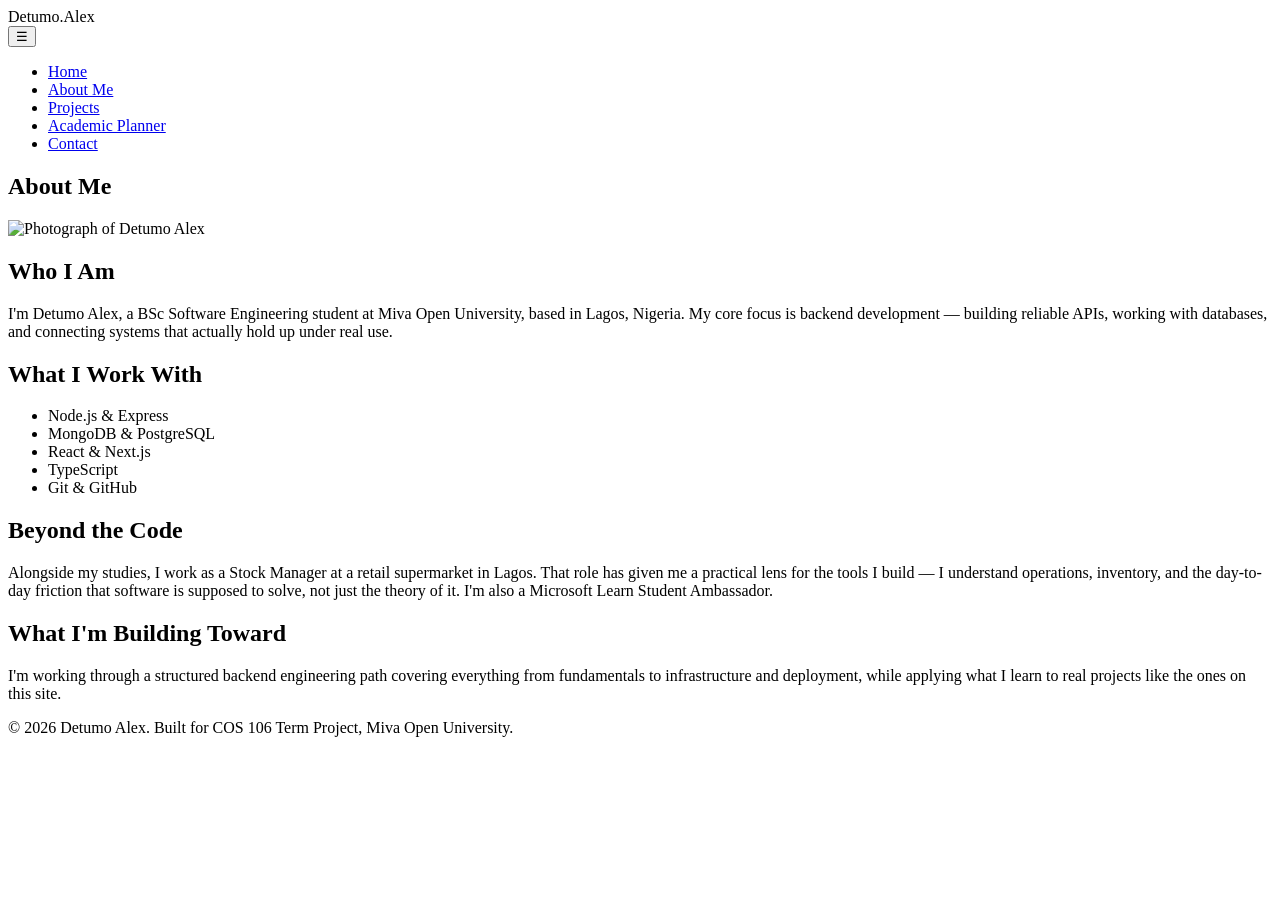
==== about.html @ 4775c575 "Add files via upload" ====
<!DOCTYPE html>
<html lang="en">
<head>
  <meta charset="UTF-8">
  <meta name="viewport" content="width=device-width, initial-scale=1.0">
  <title>About Me | Detumo Alex</title>
  <link rel="stylesheet" href="css/style.css">
</head>
<body>

  <header class="site-header">
    <div class="logo">Detumo<span>.Alex</span></div>
    <nav class="main-nav">
      <button class="nav-toggle" id="navToggle" aria-label="Toggle navigation">&#9776;</button>
      <ul class="nav-list" id="navList">
        <li><a href="index.html">Home</a></li>
        <li><a href="about.html" class="active">About Me</a></li>
        <li><a href="projects.html">Projects</a></li>
        <li><a href="planner.html">Academic Planner</a></li>
        <li><a href="contact.html">Contact</a></li>
      </ul>
    </nav>
  </header>

  <main>
    <section class="page-intro">
      <h1>About Me</h1>
    </section>

    <section class="about-content">
      <img src="images/profile.jpg" alt="Photograph of Detumo Alex" class="profile-photo-large">
      <div class="about-text">
        <h2>Who I Am</h2>
        <p>
          I'm Detumo Alex, a BSc Software Engineering student at Miva Open University,
          based in Lagos, Nigeria. My core focus is backend development &mdash; building
          reliable APIs, working with databases, and connecting systems that actually
          hold up under real use.
        </p>

        <h2>What I Work With</h2>
        <ul class="skills-list">
          <li>Node.js &amp; Express</li>
          <li>MongoDB &amp; PostgreSQL</li>
          <li>React &amp; Next.js</li>
          <li>TypeScript</li>
          <li>Git &amp; GitHub</li>
        </ul>

        <h2>Beyond the Code</h2>
        <p>
          Alongside my studies, I work as a Stock Manager at a retail supermarket in Lagos.
          That role has given me a practical lens for the tools I build &mdash; I understand
          operations, inventory, and the day-to-day friction that software is supposed to
          solve, not just the theory of it. I'm also a Microsoft Learn Student Ambassador.
        </p>

        <h2>What I'm Building Toward</h2>
        <p>
          I'm working through a structured backend engineering path covering everything
          from fundamentals to infrastructure and deployment, while applying what I learn
          to real projects like the ones on this site.
        </p>
      </div>
    </section>
  </main>

  <footer class="site-footer">
    <p>&copy; 2026 Detumo Alex. Built for COS 106 Term Project, Miva Open University.</p>
  </footer>

  <script src="js/nav.js"></script>
</body>
</html>
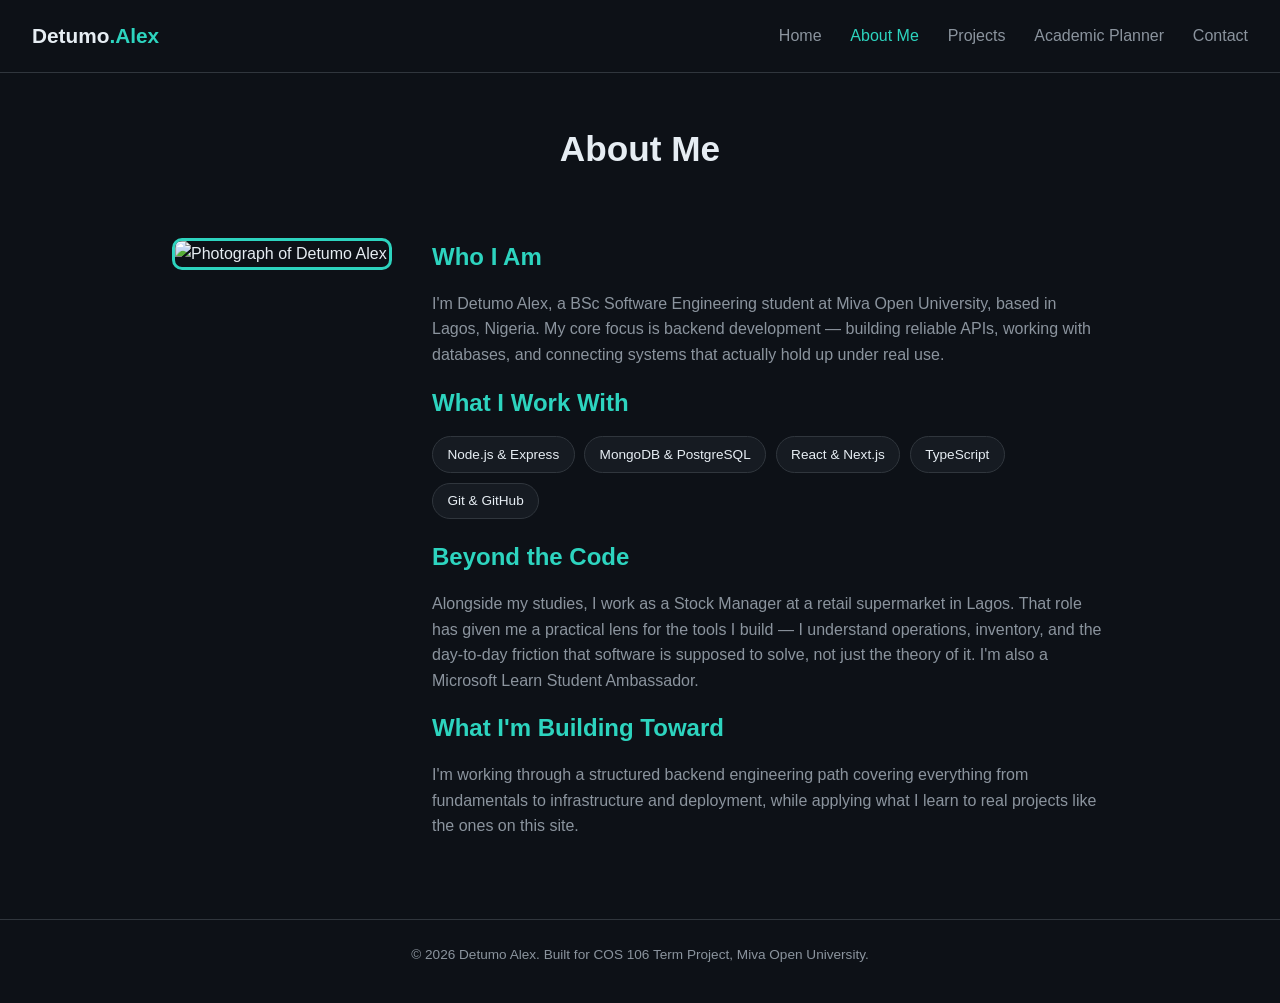
==== commit 498fd969: "Update about.html" ====
--- a/about.html
+++ b/about.html
@@ -4,7 +4,7 @@
   <meta charset="UTF-8">
   <meta name="viewport" content="width=device-width, initial-scale=1.0">
   <title>About Me | Detumo Alex</title>
-  <link rel="stylesheet" href="css/style.css">
+  <link rel="stylesheet" href="style.css">
 </head>
 <body>
 
@@ -69,6 +69,6 @@
     <p>&copy; 2026 Detumo Alex. Built for COS 106 Term Project, Miva Open University.</p>
   </footer>
 
-  <script src="js/nav.js"></script>
+  <script src="nav.js"></script>
 </body>
 </html>
--- a/style.css
+++ b/style.css
@@ -0,0 +1,384 @@
+/* ===== Variables ===== */
+:root {
+  --bg-dark: #0d1117;
+  --bg-card: #161b22;
+  --accent: #2dd4bf;
+  --accent-dark: #14b8a6;
+  --text-main: #e6edf3;
+  --text-muted: #8b949e;
+  --border-color: #30363d;
+  --radius: 10px;
+  --transition: 0.25s ease;
+}
+
+/* ===== Reset ===== */
+* { margin: 0; padding: 0; box-sizing: border-box; }
+
+body {
+  font-family: 'Segoe UI', Roboto, Arial, sans-serif;
+  background-color: var(--bg-dark);
+  color: var(--text-main);
+  line-height: 1.6;
+  animation: fadeIn 0.6s ease;
+}
+
+@keyframes fadeIn {
+  from { opacity: 0; }
+  to { opacity: 1; }
+}
+
+a { text-decoration: none; color: inherit; }
+ul { list-style: none; }
+img { max-width: 100%; display: block; }
+
+h1, h2 { font-weight: 700; margin-bottom: 0.6em; }
+h1 { font-size: 2.2rem; }
+h2 { font-size: 1.5rem; color: var(--accent); }
+p { color: var(--text-muted); margin-bottom: 1em; }
+
+/* ===== Header / Nav ===== */
+.site-header {
+  display: flex;
+  justify-content: space-between;
+  align-items: center;
+  padding: 1.2rem 2rem;
+  border-bottom: 1px solid var(--border-color);
+  position: sticky;
+  top: 0;
+  background-color: var(--bg-dark);
+  z-index: 100;
+}
+
+.logo {
+  font-size: 1.3rem;
+  font-weight: 700;
+}
+.logo span { color: var(--accent); }
+
+.main-nav { display: flex; align-items: center; }
+
+.nav-list {
+  display: flex;
+  gap: 1.8rem;
+}
+
+.nav-list a {
+  color: var(--text-muted);
+  font-weight: 500;
+  transition: color var(--transition);
+}
+
+.nav-list a:hover,
+.nav-list a.active {
+  color: var(--accent);
+}
+
+.nav-toggle {
+  display: none;
+  background: none;
+  border: none;
+  color: var(--text-main);
+  font-size: 1.6rem;
+  cursor: pointer;
+}
+
+/* ===== Buttons ===== */
+.btn-primary, .btn-secondary {
+  display: inline-block;
+  padding: 0.7rem 1.6rem;
+  border-radius: var(--radius);
+  font-weight: 600;
+  cursor: pointer;
+  border: none;
+  transition: transform var(--transition), background var(--transition);
+}
+
+.btn-primary {
+  background-color: var(--accent);
+  color: #0d1117;
+}
+.btn-primary:hover { background-color: var(--accent-dark); transform: translateY(-2px); }
+
+.btn-secondary {
+  background: transparent;
+  border: 1px solid var(--accent);
+  color: var(--accent);
+}
+.btn-secondary:hover { background-color: var(--accent); color: #0d1117; }
+
+/* ===== Hero (Home) ===== */
+.hero {
+  text-align: center;
+  padding: 4rem 1.5rem 3rem;
+}
+
+.profile-photo {
+  width: 140px;
+  height: 140px;
+  border-radius: 50%;
+  object-fit: cover;
+  margin: 0 auto 1.2rem;
+  border: 3px solid var(--accent);
+  animation: popIn 0.6s ease;
+}
+
+@keyframes popIn {
+  from { transform: scale(0.8); opacity: 0; }
+  to { transform: scale(1); opacity: 1; }
+}
+
+.tagline { color: var(--accent); font-weight: 500; }
+
+.welcome, .bio-preview {
+  max-width: 700px;
+  margin: 0 auto;
+  padding: 2rem 1.5rem;
+  text-align: center;
+}
+
+.bio-preview a { color: var(--accent); font-weight: 600; }
+
+/* ===== Page Intro (shared) ===== */
+.page-intro {
+  text-align: center;
+  padding: 3rem 1.5rem 1.5rem;
+}
+
+/* ===== Projects Page ===== */
+.project-grid {
+  display: grid;
+  grid-template-columns: repeat(auto-fit, minmax(280px, 1fr));
+  gap: 1.8rem;
+  padding: 1.5rem 2rem 4rem;
+  max-width: 1100px;
+  margin: 0 auto;
+}
+
+.project-card {
+  background-color: var(--bg-card);
+  border: 1px solid var(--border-color);
+  border-radius: var(--radius);
+  padding: 1.2rem;
+  transition: transform var(--transition), box-shadow var(--transition);
+}
+
+.project-card:hover {
+  transform: translateY(-5px);
+  box-shadow: 0 8px 24px rgba(45, 212, 191, 0.15);
+}
+
+.project-card img {
+  border-radius: var(--radius);
+  margin-bottom: 1rem;
+  aspect-ratio: 16 / 9;
+  object-fit: cover;
+  background-color: #21262d;
+}
+
+.tech-tags { display: flex; flex-wrap: wrap; gap: 0.5rem; margin-bottom: 1rem; }
+
+.tech-tags span {
+  background-color: #21262d;
+  color: var(--accent);
+  font-size: 0.75rem;
+  padding: 0.25rem 0.6rem;
+  border-radius: 20px;
+}
+
+/* ===== About Page ===== */
+.about-content {
+  display: flex;
+  flex-wrap: wrap;
+  gap: 2.5rem;
+  max-width: 1000px;
+  margin: 0 auto;
+  padding: 1rem 2rem 4rem;
+  align-items: flex-start;
+}
+
+.profile-photo-large {
+  width: 220px;
+  border-radius: var(--radius);
+  border: 3px solid var(--accent);
+  flex-shrink: 0;
+  margin: 0 auto;
+}
+
+.about-text { flex: 1; min-width: 280px; }
+
+.skills-list {
+  display: flex;
+  flex-wrap: wrap;
+  gap: 0.6rem;
+  margin-bottom: 1.2rem;
+}
+
+.skills-list li {
+  background-color: var(--bg-card);
+  border: 1px solid var(--border-color);
+  padding: 0.4rem 0.9rem;
+  border-radius: 20px;
+  font-size: 0.85rem;
+}
+
+/* ===== Planner Page ===== */
+.planner {
+  max-width: 700px;
+  margin: 0 auto;
+  padding: 1rem 1.5rem 4rem;
+}
+
+.task-form {
+  display: flex;
+  flex-wrap: wrap;
+  gap: 0.8rem;
+  margin-bottom: 1.5rem;
+}
+
+.task-form input[type="text"] {
+  flex: 2;
+  min-width: 200px;
+}
+
+.task-form input, .task-form button {
+  padding: 0.7rem 1rem;
+  border-radius: var(--radius);
+  border: 1px solid var(--border-color);
+  background-color: var(--bg-card);
+  color: var(--text-main);
+  font-size: 0.95rem;
+}
+
+.task-filters {
+  display: flex;
+  gap: 0.6rem;
+  margin-bottom: 1.2rem;
+}
+
+.filter-btn {
+  background: none;
+  border: 1px solid var(--border-color);
+  color: var(--text-muted);
+  padding: 0.4rem 1rem;
+  border-radius: 20px;
+  cursor: pointer;
+  transition: all var(--transition);
+}
+
+.filter-btn.active, .filter-btn:hover {
+  border-color: var(--accent);
+  color: var(--accent);
+}
+
+.task-list { display: flex; flex-direction: column; gap: 0.7rem; }
+
+.task-item {
+  display: flex;
+  justify-content: space-between;
+  align-items: center;
+  background-color: var(--bg-card);
+  border: 1px solid var(--border-color);
+  border-radius: var(--radius);
+  padding: 0.8rem 1rem;
+  animation: fadeIn 0.3s ease;
+}
+
+.task-item.completed .task-text { text-decoration: line-through; color: var(--text-muted); }
+
+.task-item .task-actions { display: flex; gap: 0.6rem; }
+
+.task-item button {
+  background: none;
+  border: none;
+  color: var(--text-muted);
+  cursor: pointer;
+  font-size: 0.9rem;
+  transition: color var(--transition);
+}
+
+.task-item button:hover { color: var(--accent); }
+.task-item .delete-btn:hover { color: #f87171; }
+
+.empty-state {
+  text-align: center;
+  color: var(--text-muted);
+  margin-top: 1.5rem;
+}
+
+/* ===== Contact Page ===== */
+.contact-content {
+  max-width: 600px;
+  margin: 0 auto;
+  padding: 1rem 1.5rem 4rem;
+}
+
+.form-group { margin-bottom: 1.3rem; display: flex; flex-direction: column; }
+
+.form-group label { margin-bottom: 0.4rem; font-weight: 500; }
+
+.form-group input, .form-group textarea {
+  padding: 0.7rem 1rem;
+  border-radius: var(--radius);
+  border: 1px solid var(--border-color);
+  background-color: var(--bg-card);
+  color: var(--text-main);
+  font-size: 0.95rem;
+  resize: vertical;
+}
+
+.form-group input:focus, .form-group textarea:focus {
+  outline: none;
+  border-color: var(--accent);
+}
+
+.form-group input.invalid, .form-group textarea.invalid {
+  border-color: #f87171;
+}
+
+.error-message {
+  color: #f87171;
+  font-size: 0.8rem;
+  margin-top: 0.3rem;
+  min-height: 1em;
+}
+
+.form-success {
+  color: var(--accent);
+  margin-top: 1rem;
+  font-weight: 500;
+}
+
+/* ===== Footer ===== */
+.site-footer {
+  text-align: center;
+  padding: 1.5rem;
+  border-top: 1px solid var(--border-color);
+  color: var(--text-muted);
+  font-size: 0.85rem;
+}
+
+/* ===== Responsive ===== */
+@media (max-width: 768px) {
+  .nav-toggle { display: block; }
+
+  .nav-list {
+    position: absolute;
+    top: 100%;
+    left: 0;
+    right: 0;
+    background-color: var(--bg-dark);
+    border-bottom: 1px solid var(--border-color);
+    flex-direction: column;
+    align-items: center;
+    padding: 1.5rem 0;
+    gap: 1.2rem;
+    display: none;
+  }
+
+  .nav-list.open { display: flex; }
+
+  .about-content { flex-direction: column; align-items: center; text-align: center; }
+
+  .task-form { flex-direction: column; }
+  .task-form input, .task-form button { width: 100%; }
+}
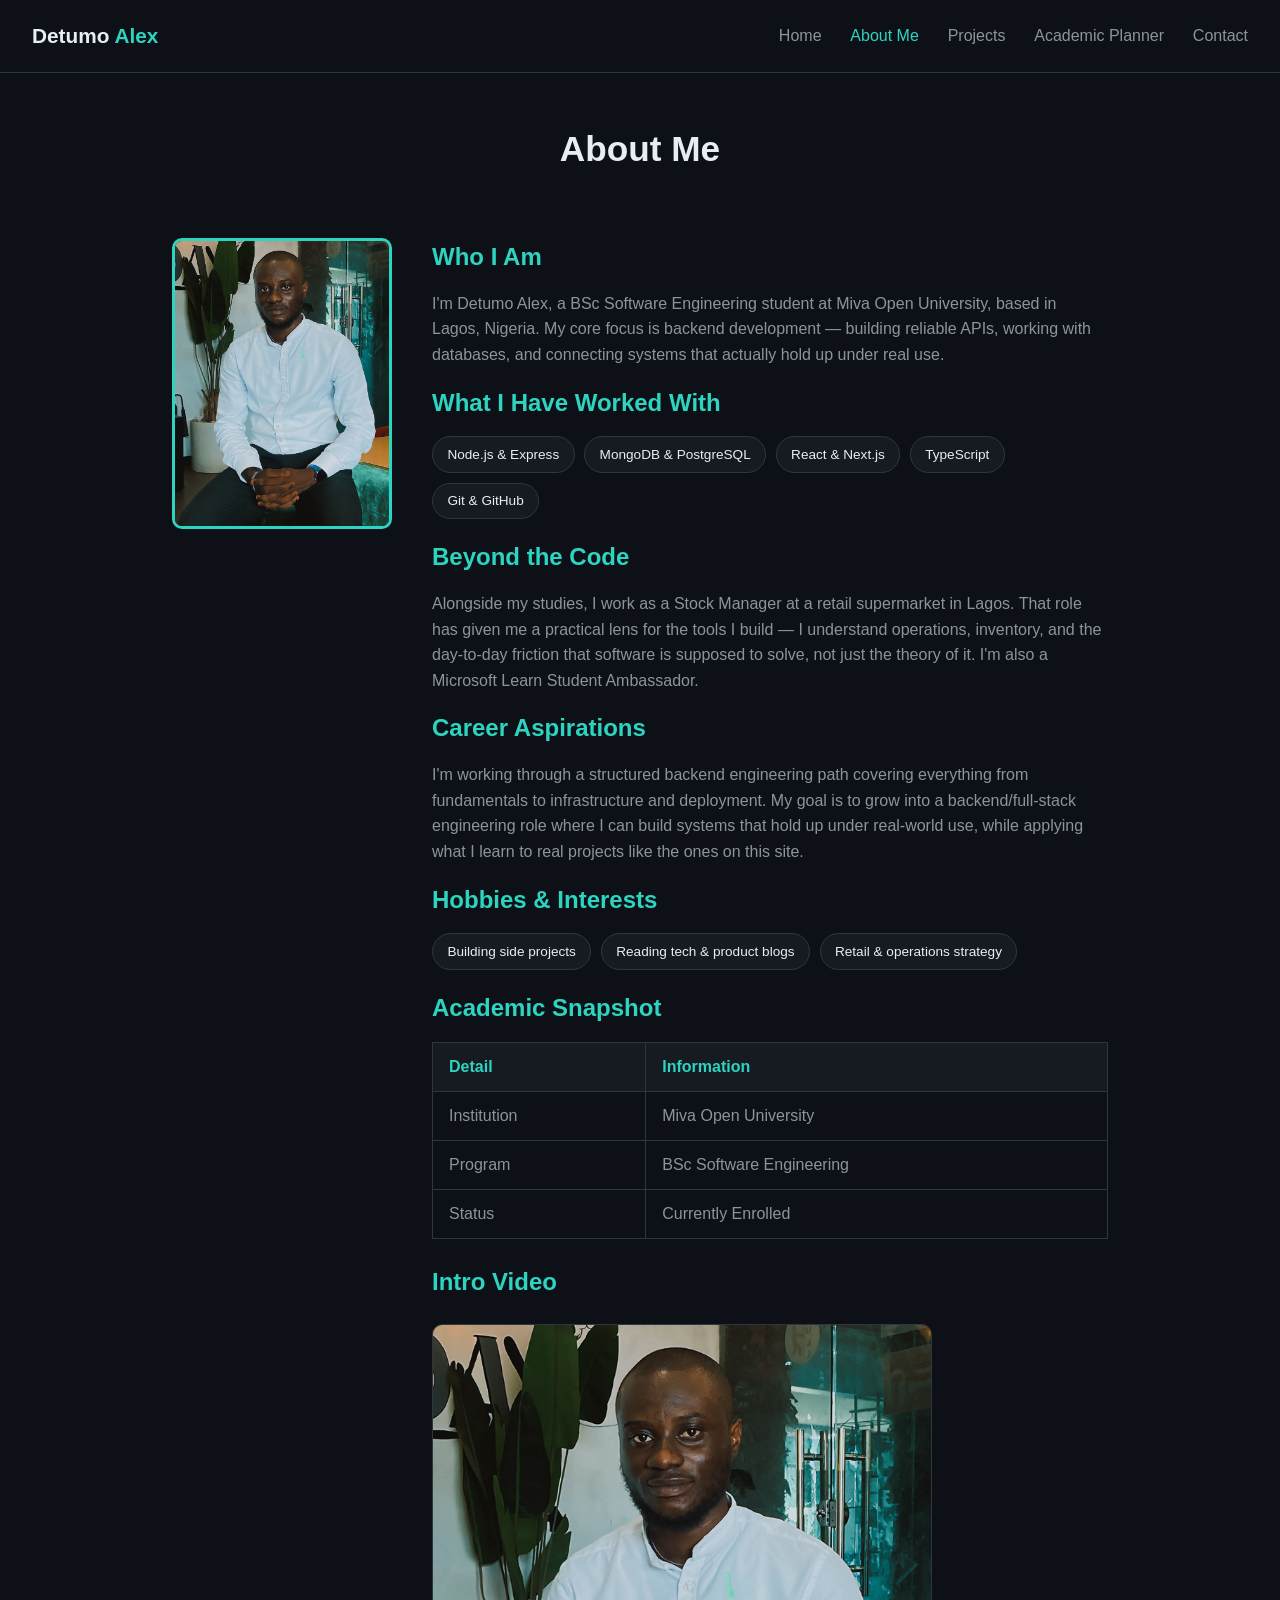
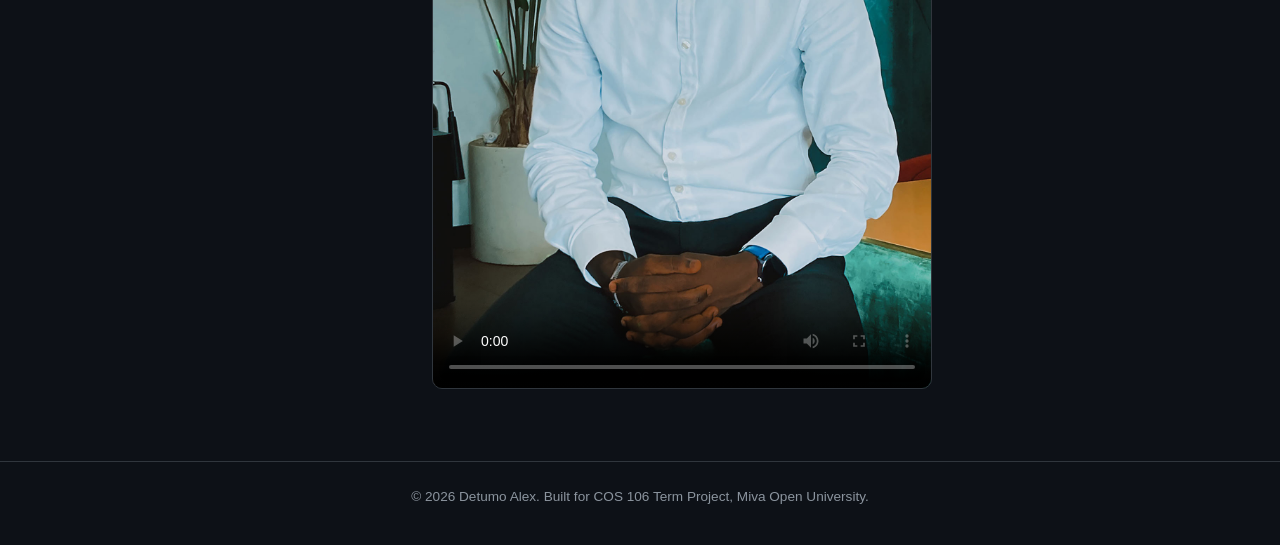
==== commit cd27f1d1: "update fix" ====
--- a/about.html
+++ b/about.html
@@ -9,7 +9,7 @@
 <body>
 
   <header class="site-header">
-    <div class="logo">Detumo<span>.Alex</span></div>
+    <div class="logo">Detumo<span> Alex</span></div>
     <nav class="main-nav">
       <button class="nav-toggle" id="navToggle" aria-label="Toggle navigation">&#9776;</button>
       <ul class="nav-list" id="navList">
@@ -38,7 +38,7 @@
           hold up under real use.
         </p>
 
-        <h2>What I Work With</h2>
+        <h2>What I Have Worked With</h2>
         <ul class="skills-list">
           <li>Node.js &amp; Express</li>
           <li>MongoDB &amp; PostgreSQL</li>
@@ -55,12 +55,52 @@
           solve, not just the theory of it. I'm also a Microsoft Learn Student Ambassador.
         </p>
 
-        <h2>What I'm Building Toward</h2>
+        <h2>Career Aspirations</h2>
         <p>
           I'm working through a structured backend engineering path covering everything
-          from fundamentals to infrastructure and deployment, while applying what I learn
-          to real projects like the ones on this site.
+          from fundamentals to infrastructure and deployment. My goal is to grow into a
+          backend/full-stack engineering role where I can build systems that hold up
+          under real-world use, while applying what I learn to real projects like the
+          ones on this site.
         </p>
+
+        <h2>Hobbies &amp; Interests</h2>
+        <ul class="skills-list">
+          <li>Building side projects</li>
+          <li>Reading tech &amp; product blogs</li>
+          <li>Retail &amp; operations strategy</li>
+          
+        </ul>
+
+        <h2>Academic Snapshot</h2>
+        <table class="info-table">
+          <thead>
+            <tr>
+              <th>Detail</th>
+              <th>Information</th>
+            </tr>
+          </thead>
+          <tbody>
+            <tr>
+              <td>Institution</td>
+              <td>Miva Open University</td>
+            </tr>
+            <tr>
+              <td>Program</td>
+              <td>BSc Software Engineering</td>
+            </tr>
+            <tr>
+              <td>Status</td>
+              <td>Currently Enrolled</td>
+            </tr>
+          </tbody>
+        </table>
+
+        <h2>Intro Video</h2>
+        <video controls poster="images/profile.jpg" class="intro-video">
+          <source src="videos/intro.mp4" type="video/mp4">
+          Your browser does not support the video tag.
+        </video>
       </div>
     </section>
   </main>
--- a/style.css
+++ b/style.css
@@ -113,8 +113,8 @@
 }
 
 .profile-photo {
-  width: 140px;
-  height: 140px;
+  width: 280px;
+  height: 300px;
   border-radius: 50%;
   object-fit: cover;
   margin: 0 auto 1.2rem;
@@ -219,6 +219,36 @@
   padding: 0.4rem 0.9rem;
   border-radius: 20px;
   font-size: 0.85rem;
+}
+
+/* ===== Tables & Video (About Page) ===== */
+.info-table {
+  width: 100%;
+  border-collapse: collapse;
+  margin: 0.5rem 0 1.5rem;
+}
+
+.info-table th, .info-table td {
+  text-align: left;
+  padding: 0.7rem 1rem;
+  border: 1px solid var(--border-color);
+}
+
+.info-table th {
+  background-color: var(--bg-card);
+  color: var(--accent);
+}
+
+.info-table td {
+  color: var(--text-muted);
+}
+
+.intro-video {
+  width: 100%;
+  max-width: 500px;
+  border-radius: var(--radius);
+  border: 1px solid var(--border-color);
+  margin-top: 0.5rem;
 }
 
 /* ===== Planner Page ===== */
